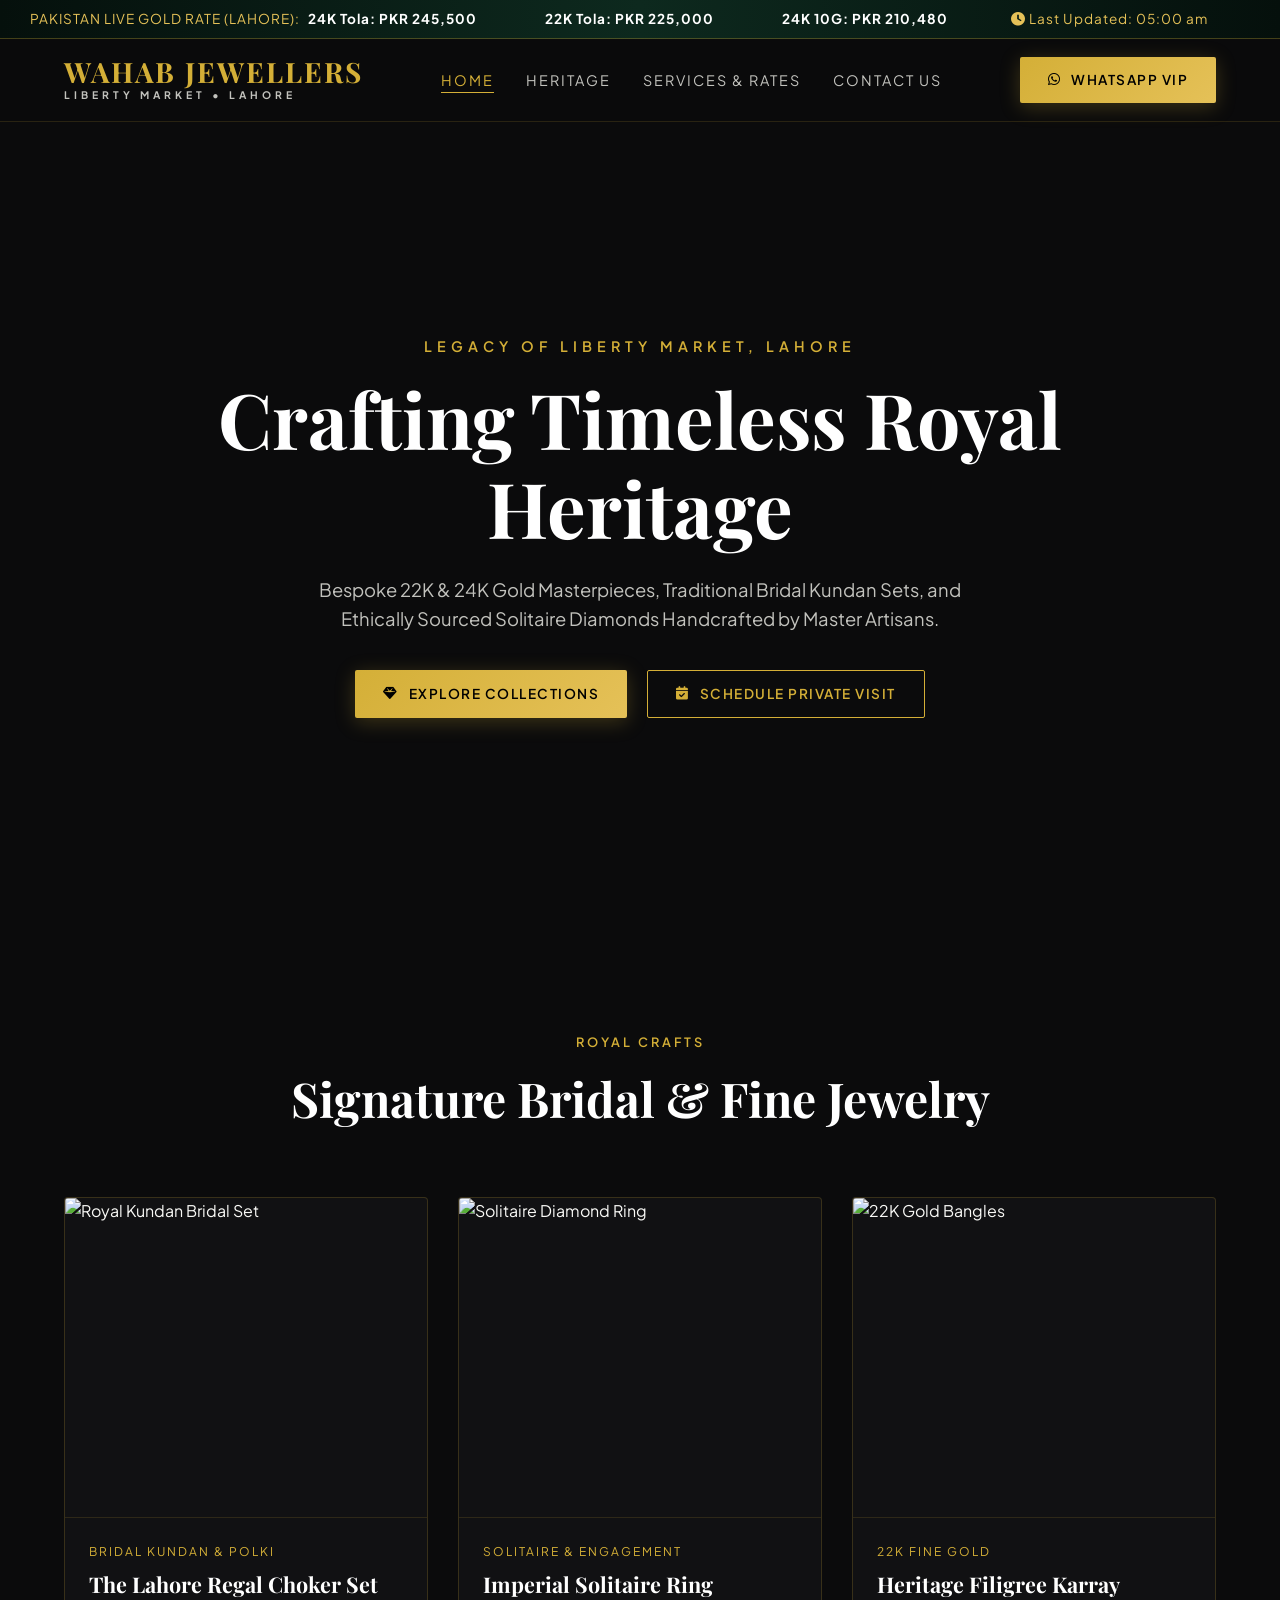
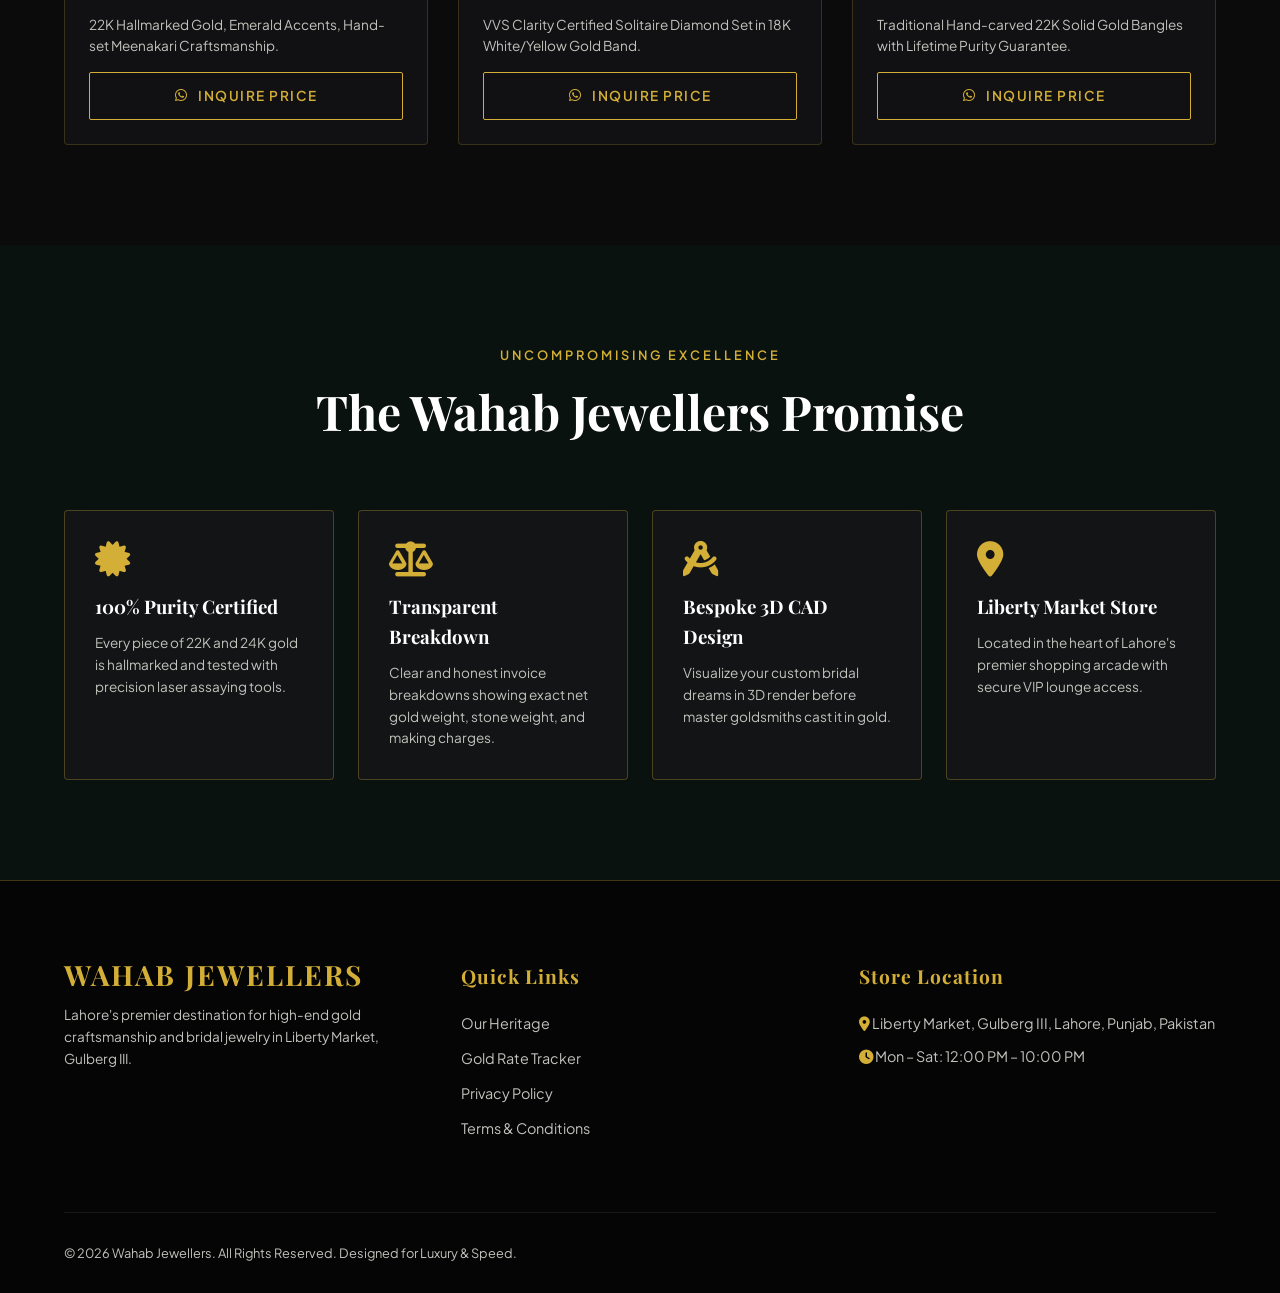
==== index.html @ 4cdf9744 "Create index.html" ====
<!DOCTYPE html>
<html lang="en">
<head>
  <meta charset="UTF-8">
  <meta name="viewport" content="width=device-width, initial-scale=1.0">
  <title>Wahab Jewellers | Royalty Handcrafted Gold & Bridal Jewelry Lahore</title>
  <meta name="description" content="Wahab Jewellers in Liberty Market, Gulberg III, Lahore offers bespoke 22K/24K gold sets, Kundan bridal jewelry, solitaire diamond rings, and custom craftsmanship.">
  <link rel="canonical" href="https://wahabjewellers.com/">
  
  <!-- OpenGraph / Twitter -->
  <meta property="og:type" content="website">
  <meta property="og:title" content="Wahab Jewellers — Royal Heritage & Bespoke Jewelry Lahore">
  <meta property="og:description" content="Discover 100% certified 22K/24K gold & bridal Kundan masterpieces in Liberty Market, Lahore.">
  
  <link rel="stylesheet" href="styles.css">
  <link rel="stylesheet" href="https://cdnjs.cloudflare.com/ajax/libs/font-awesome/6.4.0/css/all.min.css">

  <!-- Schema.org Structured Data -->
  <script type="application/ld+json">
  {
    "@context": "https://schema.org",
    "@type": "JewelryStore",
    "name": "Wahab Jewellers",
    "image": "https://wahabjewellers.com/og-image.jpg",
    "address": {
      "@type": "PostalAddress",
      "streetAddress": "Liberty Market, Gulberg III",
      "addressLocality": "Lahore",
      "addressRegion": "Punjab",
      "postalCode": "54600",
      "addressCountry": "PK"
    },
    "geo": {
      "@type": "GeoCoordinates",
      "latitude": "31.5102",
      "longitude": "74.3441"
    },
    "telephone": "+923000000000",
    "priceRange": "$$$$",
    "openingHours": "Mo-Sa 12:00-22:00"
  }
  </script>
</head>
<body>

  <!-- Live Gold Rate Marquee Header -->
  <div class="rate-ticker">
    <div class="ticker-wrap">
      <div class="ticker-item">PAKISTAN LIVE GOLD RATE (LAHORE): <strong>24K Tola: PKR 245,500</strong></div>
      <div class="ticker-item"><strong>22K Tola: PKR 225,000</strong></div>
      <div class="ticker-item"><strong>24K 10G: PKR 210,480</strong></div>
      <div class="ticker-item"><i class="fa-solid fa-clock"></i> Last Updated: <span id="rate-timestamp">Loading...</span></div>
    </div>
  </div>

  <!-- Navbar -->
  <nav class="navbar">
    <a href="index.html" class="brand-logo">
      Wahab Jewellers
      <span>Liberty Market • Lahore</span>
    </a>
    <ul class="nav-links">
      <li><a href="index.html" class="active">Home</a></li>
      <li><a href="about.html">Heritage</a></li>
      <li><a href="services.html">Services & Rates</a></li>
      <li><a href="contact.html">Contact Us</a></li>
    </ul>
    <a href="https://wa.me/923000000000?text=Hello%20Wahab%20Jewellers,%20I%20would%20like%20to%20inquire%20about%20your%20bridal%20collection." target="_blank" class="btn-gold"><i class="fa-brands fa-whatsapp"></i> WhatsApp VIP</a>
  </nav>

  <!-- Hero Section -->
  <section class="hero-section">
    <div id="hero-canvas"></div>
    <div class="hero-content">
      <p class="hero-subtitle">Legacy of Liberty Market, Lahore</p>
      <h1 class="hero-title">Crafting Timeless Royal Heritage</h1>
      <p class="hero-desc">Bespoke 22K & 24K Gold Masterpieces, Traditional Bridal Kundan Sets, and Ethically Sourced Solitaire Diamonds Handcrafted by Master Artisans.</p>
      <div class="hero-ctas">
        <a href="#collections" class="btn-gold"><i class="fa-solid fa-gem"></i> Explore Collections</a>
        <a href="contact.html" class="btn-outline"><i class="fa-solid fa-calendar-check"></i> Schedule Private Visit</a>
      </div>
    </div>
  </section>

  <!-- Featured Collections -->
  <section id="collections" class="section-padding">
    <div class="section-header">
      <p class="section-tag">Royal Crafts</p>
      <h2 class="section-title">Signature Bridal & Fine Jewelry</h2>
    </div>

    <div class="grid-3">
      <!-- Collection Card 1 -->
      <div class="product-card">
        <img src="https://images.unsplash.com/photo-1599643478518-a784e5dc4c8f?auto=format&fit=crop&w=600&q=80" alt="Royal Kundan Bridal Set" class="product-img" loading="lazy">
        <div class="product-info">
          <p class="product-cat">Bridal Kundan & Polki</p>
          <h3 class="product-title">The Lahore Regal Choker Set</h3>
          <p style="color: var(--ivory-muted); font-size:0.85rem; margin-bottom:15px;">22K Hallmarked Gold, Emerald Accents, Hand-set Meenakari Craftsmanship.</p>
          <a href="https://wa.me/923000000000?text=Inquiring%20about%20Lahore%20Regal%20Choker%20Set" class="btn-outline" style="width:100%; justify-content:center;"><i class="fa-brands fa-whatsapp"></i> Inquire Price</a>
        </div>
      </div>

      <!-- Collection Card 2 -->
      <div class="product-card">
        <img src="https://images.unsplash.com/photo-1605100804763-247f67b3557e?auto=format&fit=crop&w=600&q=80" alt="Solitaire Diamond Ring" class="product-img" loading="lazy">
        <div class="product-info">
          <p class="product-cat">Solitaire & Engagement</p>
          <h3 class="product-title">Imperial Solitaire Ring</h3>
          <p style="color: var(--ivory-muted); font-size:0.85rem; margin-bottom:15px;">VVS Clarity Certified Solitaire Diamond Set in 18K White/Yellow Gold Band.</p>
          <a href="https://wa.me/923000000000?text=Inquiring%20about%20Imperial%20Solitaire%20Ring" class="btn-outline" style="width:100%; justify-content:center;"><i class="fa-brands fa-whatsapp"></i> Inquire Price</a>
        </div>
      </div>

      <!-- Collection Card 3 -->
      <div class="product-card">
        <img src="https://images.unsplash.com/photo-1611591475140-4388cf240557?auto=format&fit=crop&w=600&q=80" alt="22K Gold Bangles" class="product-img" loading="lazy">
        <div class="product-info">
          <p class="product-cat">22K Fine Gold</p>
          <h3 class="product-title">Heritage Filigree Karray</h3>
          <p style="color: var(--ivory-muted); font-size:0.85rem; margin-bottom:15px;">Traditional Hand-carved 22K Solid Gold Bangles with Lifetime Purity Guarantee.</p>
          <a href="https://wa.me/923000000000?text=Inquiring%20about%20Heritage%20Filigree%20Karray" class="btn-outline" style="width:100%; justify-content:center;"><i class="fa-brands fa-whatsapp"></i> Inquire Price</a>
        </div>
      </div>
    </div>
  </section>

  <!-- Why Choose Us -->
  <section class="section-padding" style="background: rgba(8, 28, 21, 0.4);">
    <div class="section-header">
      <p class="section-tag">Uncompromising Excellence</p>
      <h2 class="section-title">The Wahab Jewellers Promise</h2>
    </div>

    <div class="grid-4">
      <div class="glass-card">
        <i class="fa-solid fa-certificate" style="font-size: 2.2rem; color: var(--gold-primary); margin-bottom: 16px;"></i>
        <h3 style="font-family: var(--font-serif); margin-bottom: 10px; color:#fff;">100% Purity Certified</h3>
        <p style="font-size:0.85rem; color: var(--ivory-muted);">Every piece of 22K and 24K gold is hallmarked and tested with precision laser assaying tools.</p>
      </div>

      <div class="glass-card">
        <i class="fa-solid fa-scale-balanced" style="font-size: 2.2rem; color: var(--gold-primary); margin-bottom: 16px;"></i>
        <h3 style="font-family: var(--font-serif); margin-bottom: 10px; color:#fff;">Transparent Breakdown</h3>
        <p style="font-size:0.85rem; color: var(--ivory-muted);">Clear and honest invoice breakdowns showing exact net gold weight, stone weight, and making charges.</p>
      </div>

      <div class="glass-card">
        <i class="fa-solid fa-compass-drafting" style="font-size: 2.2rem; color: var(--gold-primary); margin-bottom: 16px;"></i>
        <h3 style="font-family: var(--font-serif); margin-bottom: 10px; color:#fff;">Bespoke 3D CAD Design</h3>
        <p style="font-size:0.85rem; color: var(--ivory-muted);">Visualize your custom bridal dreams in 3D render before master goldsmiths cast it in gold.</p>
      </div>

      <div class="glass-card">
        <i class="fa-solid fa-location-dot" style="font-size: 2.2rem; color: var(--gold-primary); margin-bottom: 16px;"></i>
        <h3 style="font-family: var(--font-serif); margin-bottom: 10px; color:#fff;">Liberty Market Store</h3>
        <p style="font-size:0.85rem; color: var(--ivory-muted);">Located in the heart of Lahore's premier shopping arcade with secure VIP lounge access.</p>
      </div>
    </div>
  </section>

  <!-- Footer -->
  <footer class="footer">
    <div class="footer-grid">
      <div>
        <div class="brand-logo" style="margin-bottom:15px;">Wahab Jewellers</div>
        <p style="font-size:0.85rem;">Lahore's premier destination for high-end gold craftsmanship and bridal jewelry in Liberty Market, Gulberg III.</p>
      </div>
      <div>
        <h4 class="footer-title">Quick Links</h4>
        <ul class="footer-links">
          <li><a href="about.html">Our Heritage</a></li>
          <li><a href="services.html">Gold Rate Tracker</a></li>
          <li><a href="privacy-policy.html">Privacy Policy</a></li>
          <li><a href="terms-conditions.html">Terms & Conditions</a></li>
        </ul>
      </div>
      <div>
        <h4 class="footer-title">Store Location</h4>
        <p><i class="fa-solid fa-location-dot" style="color:var(--gold-primary);"></i> Liberty Market, Gulberg III, Lahore, Punjab, Pakistan</p>
        <p style="margin-top:10px;"><i class="fa-solid fa-clock" style="color:var(--gold-primary);"></i> Mon – Sat: 12:00 PM – 10:00 PM</p>
      </div>
    </div>
    <div class="footer-bottom">
      <p>&copy; 2026 Wahab Jewellers. All Rights Reserved. Designed for Luxury & Speed.</p>
    </div>
  </footer>

  <!-- Scripts -->
  <script src="https://cdnjs.cloudflare.com/ajax/libs/three.js/r128/three.min.js" defer></script>
  <script src="https://cdn.jsdelivr.net/npm/@studio-freight/lenis@1.0.19/dist/lenis.min.js" defer></script>
  <script src="https://cdnjs.cloudflare.com/ajax/libs/gsap/3.12.2/gsap.min.js" defer></script>
  <script src="https://cdnjs.cloudflare.com/ajax/libs/gsap/3.12.2/ScrollTrigger.min.js" defer></script>
  <script src="hero-3d.js" defer></script>
  <script src="main.js" defer></script>
</body>
</html>
---- styles.css ----
/* ==========================================================================
   WAHAB JEWELLERS — GLOBAL DESIGN SYSTEM & TYPOGRAPHY
   Location: Liberty Market, Gulberg III, Lahore, Pakistan
   ========================================================================== */

@import url('https://fonts.googleapis.com/css2?family=Cormorant+Garamond:wght@400;500;600;700&family=Playfair+Display:ital,wght@0,400;0,600;0,700;1,400&family=Plus+Jakarta+Sans:wght@300;400;500;600;700&display=swap');

:root {
  --bg-obsidian: #0b0b0c;
  --bg-emerald: #061712;
  --bg-card: rgba(22, 22, 25, 0.75);
  --gold-primary: #d4af37;
  --gold-light: #e5c158;
  --gold-dark: #aa820a;
  --gold-glow: rgba(212, 175, 55, 0.25);
  --ivory-primary: #f9f9f6;
  --ivory-muted: #c2c2bd;
  --border-gold: rgba(212, 175, 55, 0.3);
  --font-serif: 'Playfair Display', 'Cormorant Garamond', Georgia, serif;
  --font-sans: 'Plus Jakarta Sans', -apple-system, BlinkMacSystemFont, sans-serif;
  --transition-smooth: cubic-bezier(0.16, 1, 0.3, 1);
}

*, *::before, *::after {
  box-sizing: border-box;
  margin: 0;
  padding: 0;
}

html {
  font-family: var(--font-sans);
  background-color: var(--bg-obsidian);
  color: var(--ivory-primary);
  scroll-behavior: smooth;
  overflow-x: hidden;
}

body {
  line-height: 1.6;
  font-size: 16px;
  background-color: var(--bg-obsidian);
  color: var(--ivory-primary);
  overflow-x: hidden;
  -webkit-font-smoothing: antialiased;
}

a {
  color: inherit;
  text-decoration: none;
  transition: all 0.3s ease;
}

img {
  max-width: 100%;
  height: auto;
  display: block;
}

/* --- Ticker Marquee --- */
.rate-ticker {
  background: linear-gradient(90deg, #05100c, #0d291e, #05100c);
  border-bottom: 1px solid var(--border-gold);
  color: var(--gold-light);
  font-size: 0.85rem;
  letter-spacing: 1px;
  padding: 8px 0;
  overflow: hidden;
  white-space: nowrap;
}

.ticker-wrap {
  display: inline-block;
  animation: marquee 25s linear infinite;
}

.ticker-item {
  display: inline-block;
  padding: 0 30px;
}

.ticker-item strong {
  color: #fff;
  margin-left: 5px;
}

@keyframes marquee {
  0% { transform: translate3d(0, 0, 0); }
  100% { transform: translate3d(-50%, 0, 0); }
}

/* --- Navigation --- */
.navbar {
  position: sticky;
  top: 0;
  width: 100%;
  z-index: 1000;
  background: rgba(11, 11, 12, 0.85);
  backdrop-filter: blur(16px);
  border-bottom: 1px solid rgba(212, 175, 55, 0.15);
  padding: 18px 5%;
  display: flex;
  align-items: center;
  justify-content: space-between;
  transition: all 0.4s var(--transition-smooth);
}

.brand-logo {
  font-family: var(--font-serif);
  font-size: 1.75rem;
  font-weight: 700;
  letter-spacing: 2px;
  color: var(--gold-primary);
  text-transform: uppercase;
  display: flex;
  flex-direction: column;
  line-height: 1;
}

.brand-logo span {
  font-family: var(--font-sans);
  font-size: 0.65rem;
  letter-spacing: 4px;
  color: var(--ivory-muted);
  margin-top: 4px;
}

.nav-links {
  display: flex;
  gap: 32px;
  list-style: none;
}

.nav-links a {
  font-size: 0.9rem;
  text-transform: uppercase;
  letter-spacing: 2px;
  color: var(--ivory-muted);
  position: relative;
  padding-bottom: 4px;
}

.nav-links a:hover, .nav-links a.active {
  color: var(--gold-primary);
}

.nav-links a::after {
  content: '';
  position: absolute;
  bottom: 0;
  left: 0;
  width: 0%;
  height: 1px;
  background: var(--gold-primary);
  transition: width 0.3s ease;
}

.nav-links a:hover::after, .nav-links a.active::after {
  width: 100%;
}

.btn-gold {
  background: linear-gradient(135deg, var(--gold-primary), var(--gold-light));
  color: #000;
  padding: 12px 28px;
  border-radius: 2px;
  font-weight: 600;
  font-size: 0.85rem;
  text-transform: uppercase;
  letter-spacing: 1.5px;
  border: none;
  cursor: pointer;
  display: inline-flex;
  align-items: center;
  gap: 10px;
  box-shadow: 0 4px 20px var(--gold-glow);
  transition: all 0.3s ease;
}

.btn-gold:hover {
  transform: translateY(-2px);
  box-shadow: 0 6px 28px rgba(212, 175, 55, 0.4);
  background: linear-gradient(135deg, var(--gold-light), #fff);
}

.btn-outline {
  background: transparent;
  color: var(--gold-primary);
  border: 1px solid var(--gold-primary);
  padding: 12px 28px;
  border-radius: 2px;
  font-weight: 600;
  font-size: 0.85rem;
  text-transform: uppercase;
  letter-spacing: 1.5px;
  cursor: pointer;
  display: inline-flex;
  align-items: center;
  gap: 10px;
  transition: all 0.3s ease;
}

.btn-outline:hover {
  background: rgba(212, 175, 55, 0.1);
  color: #fff;
  border-color: #fff;
}

/* --- Hero Section --- */
.hero-section {
  position: relative;
  min-height: 90vh;
  display: flex;
  align-items: center;
  justify-content: center;
  padding: 0 5%;
  overflow: hidden;
}

#hero-canvas {
  position: absolute;
  top: 0;
  left: 0;
  width: 100%;
  height: 100%;
  z-index: 1;
  pointer-events: none;
}

.hero-content {
  position: relative;
  z-index: 2;
  text-align: center;
  max-width: 900px;
}

.hero-subtitle {
  color: var(--gold-primary);
  text-transform: uppercase;
  letter-spacing: 5px;
  font-size: 0.9rem;
  margin-bottom: 16px;
  font-weight: 600;
}

.hero-title {
  font-family: var(--font-serif);
  font-size: clamp(2.8rem, 6vw, 5rem);
  line-height: 1.15;
  color: #fff;
  margin-bottom: 24px;
}

.hero-desc {
  font-size: 1.15rem;
  color: var(--ivory-muted);
  max-width: 650px;
  margin: 0 auto 36px auto;
}

.hero-ctas {
  display: flex;
  gap: 20px;
  justify-content: center;
  flex-wrap: wrap;
}

/* --- Glassmorphism Sections --- */
.section-padding {
  padding: 100px 5%;
}

.section-header {
  text-align: center;
  max-width: 700px;
  margin: 0 auto 60px auto;
}

.section-tag {
  color: var(--gold-primary);
  text-transform: uppercase;
  letter-spacing: 3px;
  font-size: 0.8rem;
  font-weight: 600;
}

.section-title {
  font-family: var(--font-serif);
  font-size: clamp(2rem, 4vw, 3rem);
  color: #fff;
  margin-top: 8px;
}

/* --- Cards & Grid Layouts --- */
.grid-3 {
  display: grid;
  grid-template-columns: repeat(auto-fit, minmax(320px, 1fr));
  gap: 30px;
}

.grid-4 {
  display: grid;
  grid-template-columns: repeat(auto-fit, minmax(260px, 1fr));
  gap: 24px;
}

.glass-card {
  background: var(--bg-card);
  border: 1px solid var(--border-gold);
  border-radius: 4px;
  padding: 30px;
  backdrop-filter: blur(10px);
  transition: transform 0.4s var(--transition-smooth), border-color 0.4s ease, box-shadow 0.4s ease;
  position: relative;
  overflow: hidden;
}

.glass-card:hover {
  transform: translateY(-8px);
  border-color: var(--gold-primary);
  box-shadow: 0 12px 40px rgba(0, 0, 0, 0.6), 0 0 20px var(--gold-glow);
}

.product-card {
  background: rgba(18, 18, 20, 0.9);
  border: 1px solid rgba(212, 175, 55, 0.2);
  border-radius: 4px;
  overflow: hidden;
  transition: all 0.4s ease;
}

.product-card:hover {
  border-color: var(--gold-primary);
  transform: translateY(-5px);
}

.product-img {
  width: 100%;
  height: 320px;
  object-fit: cover;
  border-bottom: 1px solid rgba(212, 175, 55, 0.15);
  transition: transform 0.6s ease;
}

.product-card:hover .product-img {
  transform: scale(1.05);
}

.product-info {
  padding: 24px;
}

.product-cat {
  color: var(--gold-primary);
  font-size: 0.75rem;
  letter-spacing: 2px;
  text-transform: uppercase;
}

.product-title {
  font-family: var(--font-serif);
  font-size: 1.35rem;
  margin: 6px 0 12px 0;
  color: #fff;
}

/* --- Contact & Forms --- */
.form-group {
  margin-bottom: 20px;
}

.form-label {
  display: block;
  font-size: 0.85rem;
  color: var(--ivory-muted);
  margin-bottom: 8px;
  text-transform: uppercase;
  letter-spacing: 1px;
}

.form-input, .form-textarea, .form-select {
  width: 100%;
  padding: 14px 18px;
  background: rgba(255, 255, 255, 0.04);
  border: 1px solid var(--border-gold);
  border-radius: 2px;
  color: #fff;
  font-family: var(--font-sans);
  font-size: 0.95rem;
  outline: none;
  transition: border-color 0.3s ease;
}

.form-input:focus, .form-textarea:focus, .form-select:focus {
  border-color: var(--gold-primary);
  background: rgba(255, 255, 255, 0.07);
}

/* --- Footer --- */
.footer {
  background: #050506;
  border-top: 1px solid var(--border-gold);
  padding: 80px 5% 30px 5%;
  color: var(--ivory-muted);
  font-size: 0.9rem;
}

.footer-grid {
  display: grid;
  grid-template-columns: repeat(auto-fit, minmax(220px, 1fr));
  gap: 40px;
  margin-bottom: 60px;
}

.footer-title {
  font-family: var(--font-serif);
  color: var(--gold-primary);
  font-size: 1.2rem;
  margin-bottom: 20px;
  letter-spacing: 1px;
}

.footer-links {
  list-style: none;
}

.footer-links li {
  margin-bottom: 12px;
}

.footer-bottom {
  border-top: 1px solid rgba(255, 255, 255, 0.08);
  padding-top: 30px;
  display: flex;
  justify-content: space-between;
  align-items: center;
  flex-wrap: wrap;
  gap: 20px;
  font-size: 0.8rem;
}

/* --- Responsive Helpers --- */
@media (max-width: 900px) {
  .nav-links { display: none; }
  .hero-title { font-size: 2.5rem; }
  .section-padding { padding: 60px 4%; }
}
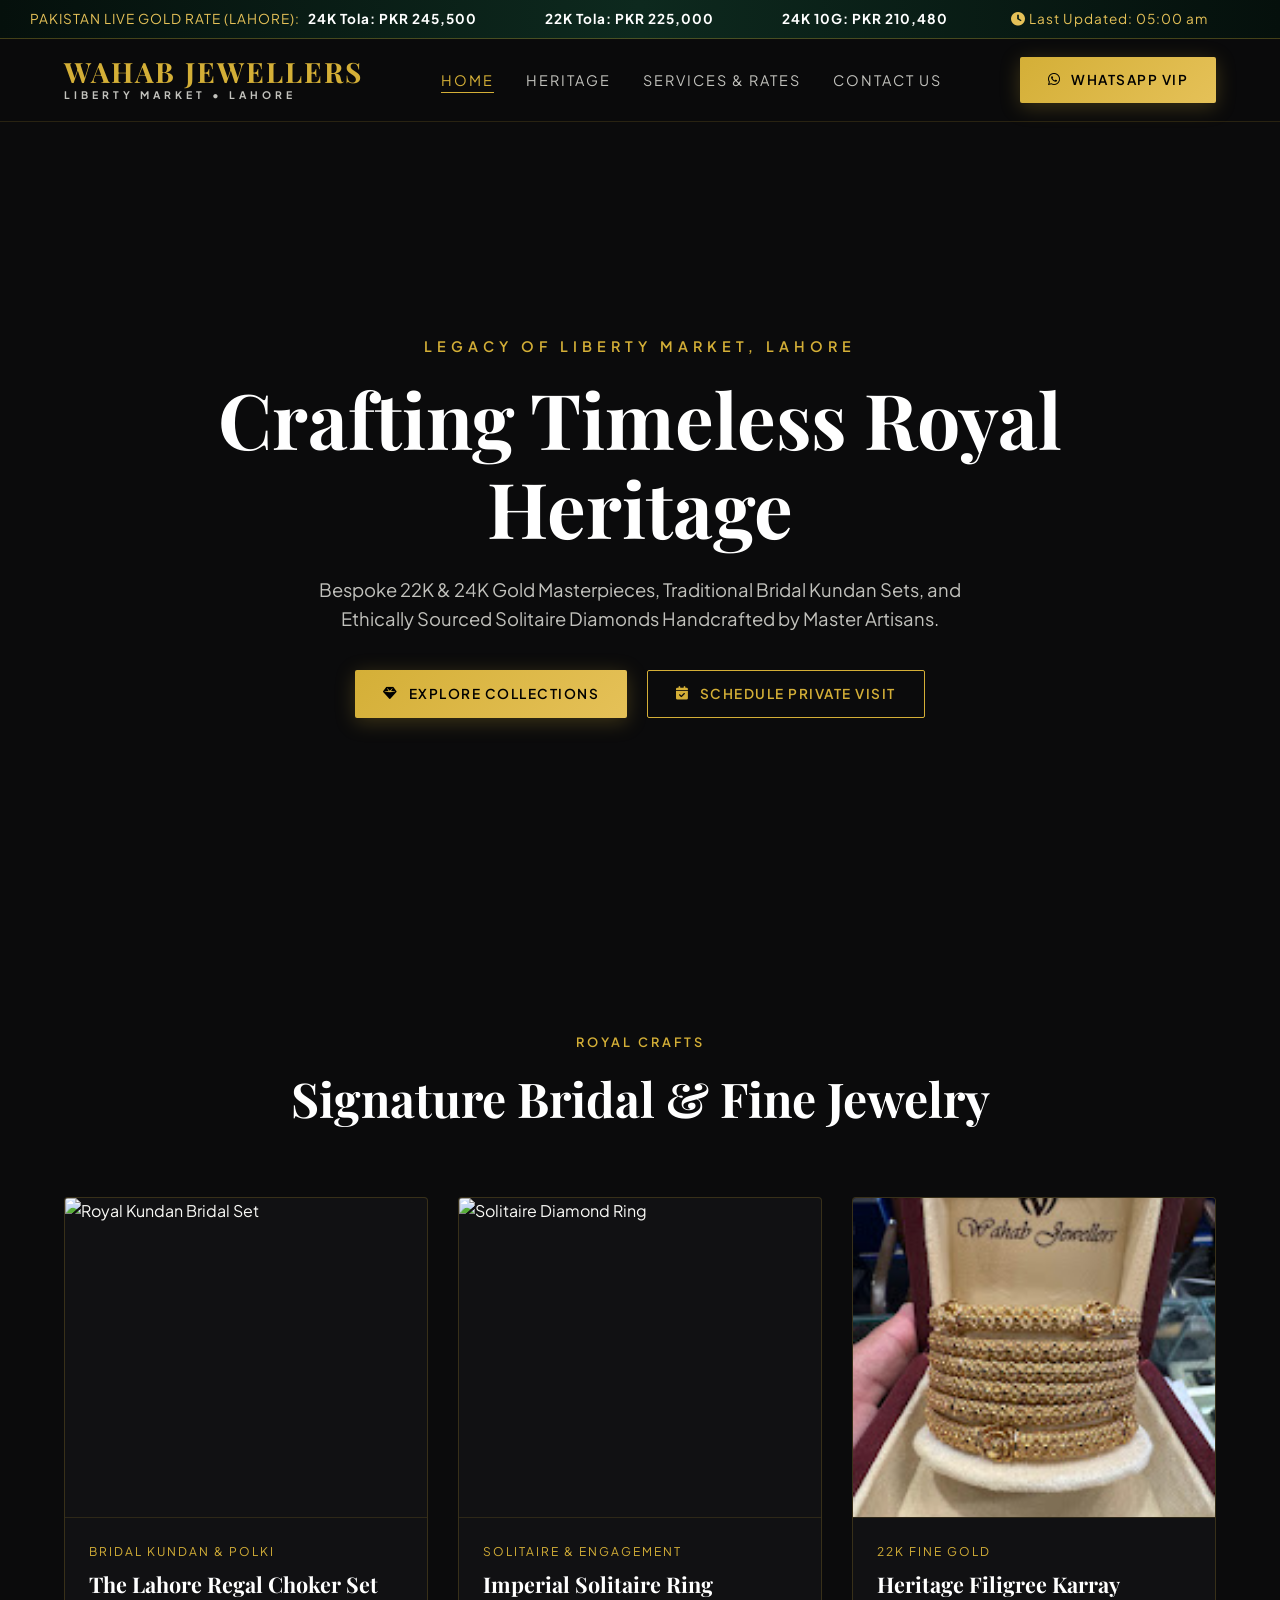
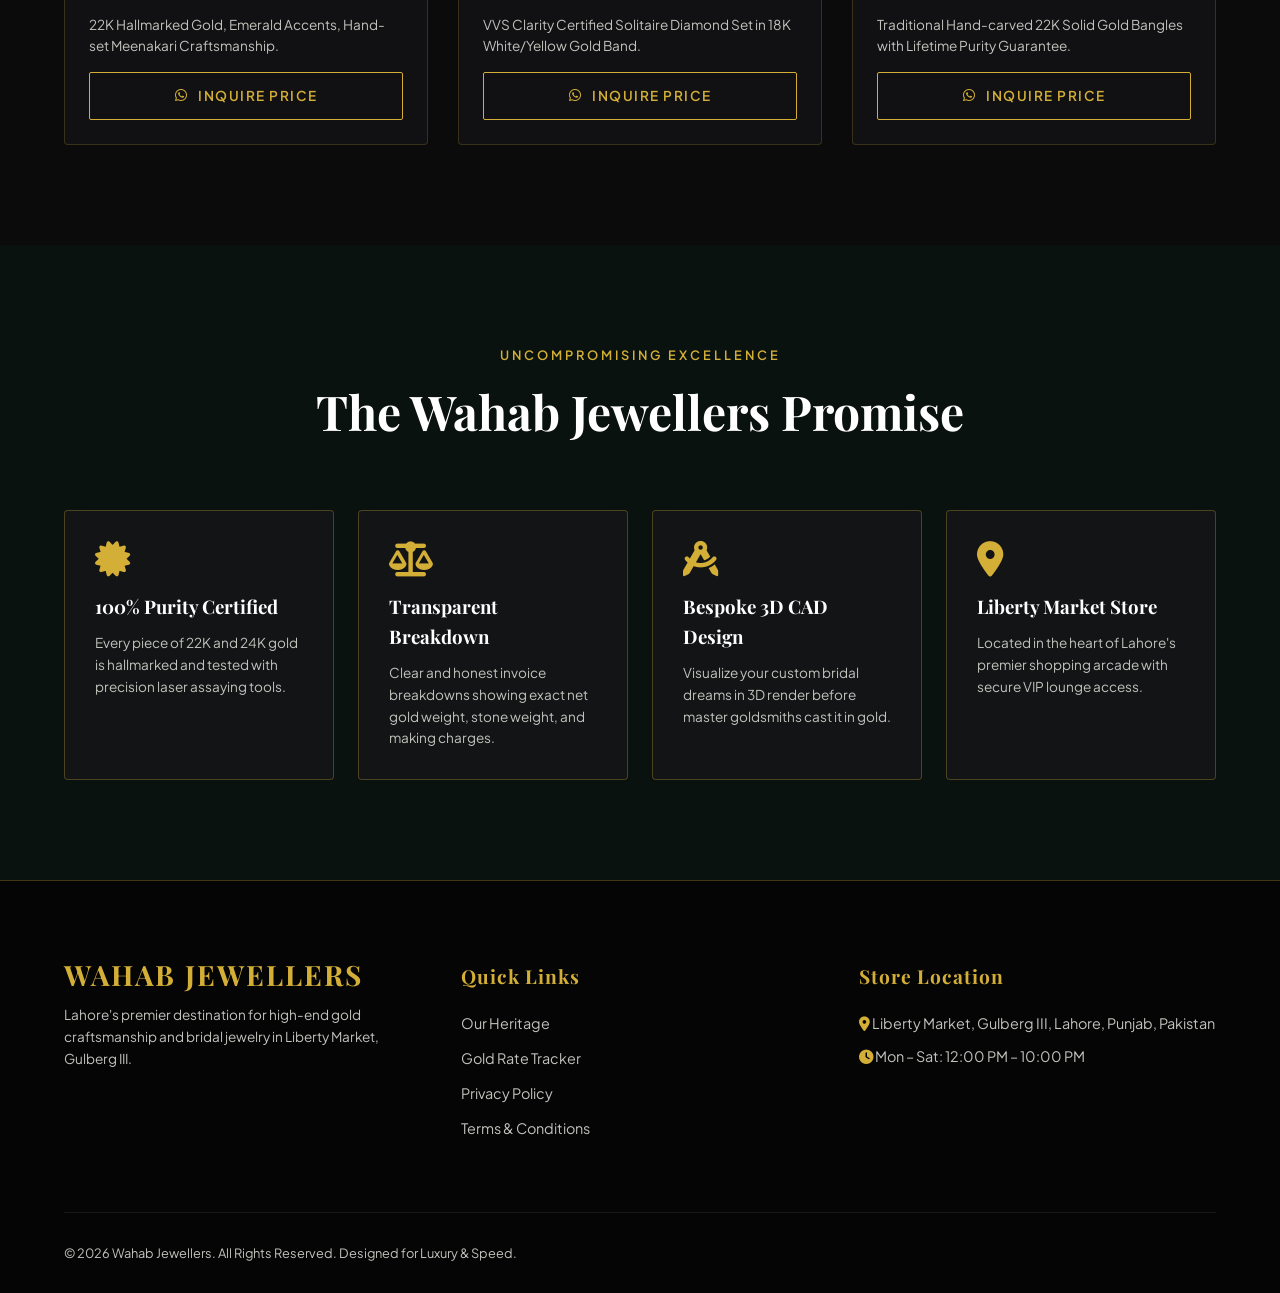
==== commit cf33427e: "Update index.html" ====
--- a/index.html
+++ b/index.html
@@ -35,7 +35,7 @@
       "latitude": "31.5102",
       "longitude": "74.3441"
     },
-    "telephone": "+923000000000",
+    "telephone": "+923315550421",
     "priceRange": "$$$$",
     "openingHours": "Mo-Sa 12:00-22:00"
   }
@@ -65,7 +65,7 @@
       <li><a href="services.html">Services & Rates</a></li>
       <li><a href="contact.html">Contact Us</a></li>
     </ul>
-    <a href="https://wa.me/923000000000?text=Hello%20Wahab%20Jewellers,%20I%20would%20like%20to%20inquire%20about%20your%20bridal%20collection." target="_blank" class="btn-gold"><i class="fa-brands fa-whatsapp"></i> WhatsApp VIP</a>
+    <a href="https://wa.me/923315550421?text=Hello%20Wahab%20Jewellers,%20I%20would%20like%20to%20inquire%20about%20your%20bridal%20collection." target="_blank" class="btn-gold"><i class="fa-brands fa-whatsapp"></i> WhatsApp VIP</a>
   </nav>
 
   <!-- Hero Section -->
@@ -97,7 +97,7 @@
           <p class="product-cat">Bridal Kundan & Polki</p>
           <h3 class="product-title">The Lahore Regal Choker Set</h3>
           <p style="color: var(--ivory-muted); font-size:0.85rem; margin-bottom:15px;">22K Hallmarked Gold, Emerald Accents, Hand-set Meenakari Craftsmanship.</p>
-          <a href="https://wa.me/923000000000?text=Inquiring%20about%20Lahore%20Regal%20Choker%20Set" class="btn-outline" style="width:100%; justify-content:center;"><i class="fa-brands fa-whatsapp"></i> Inquire Price</a>
+          <a href="https://wa.me/923315550421?text=Inquiring%20about%20Lahore%20Regal%20Choker%20Set" class="btn-outline" style="width:100%; justify-content:center;"><i class="fa-brands fa-whatsapp"></i> Inquire Price</a>
         </div>
       </div>
 
@@ -108,18 +108,18 @@
           <p class="product-cat">Solitaire & Engagement</p>
           <h3 class="product-title">Imperial Solitaire Ring</h3>
           <p style="color: var(--ivory-muted); font-size:0.85rem; margin-bottom:15px;">VVS Clarity Certified Solitaire Diamond Set in 18K White/Yellow Gold Band.</p>
-          <a href="https://wa.me/923000000000?text=Inquiring%20about%20Imperial%20Solitaire%20Ring" class="btn-outline" style="width:100%; justify-content:center;"><i class="fa-brands fa-whatsapp"></i> Inquire Price</a>
+          <a href="https://wa.me/923315550421?text=Inquiring%20about%20Imperial%20Solitaire%20Ring" class="btn-outline" style="width:100%; justify-content:center;"><i class="fa-brands fa-whatsapp"></i> Inquire Price</a>
         </div>
       </div>
 
       <!-- Collection Card 3 -->
       <div class="product-card">
-        <img src="https://images.unsplash.com/photo-1611591475140-4388cf240557?auto=format&fit=crop&w=600&q=80" alt="22K Gold Bangles" class="product-img" loading="lazy">
+        <img src="bangles.jpg" alt="22K Gold Bangles" class="product-img" loading="lazy">
         <div class="product-info">
           <p class="product-cat">22K Fine Gold</p>
           <h3 class="product-title">Heritage Filigree Karray</h3>
           <p style="color: var(--ivory-muted); font-size:0.85rem; margin-bottom:15px;">Traditional Hand-carved 22K Solid Gold Bangles with Lifetime Purity Guarantee.</p>
-          <a href="https://wa.me/923000000000?text=Inquiring%20about%20Heritage%20Filigree%20Karray" class="btn-outline" style="width:100%; justify-content:center;"><i class="fa-brands fa-whatsapp"></i> Inquire Price</a>
+          <a href="https://wa.me/923315550421?text=Inquiring%20about%20Heritage%20Filigree%20Karray" class="btn-outline" style="width:100%; justify-content:center;"><i class="fa-brands fa-whatsapp"></i> Inquire Price</a>
         </div>
       </div>
     </div>
